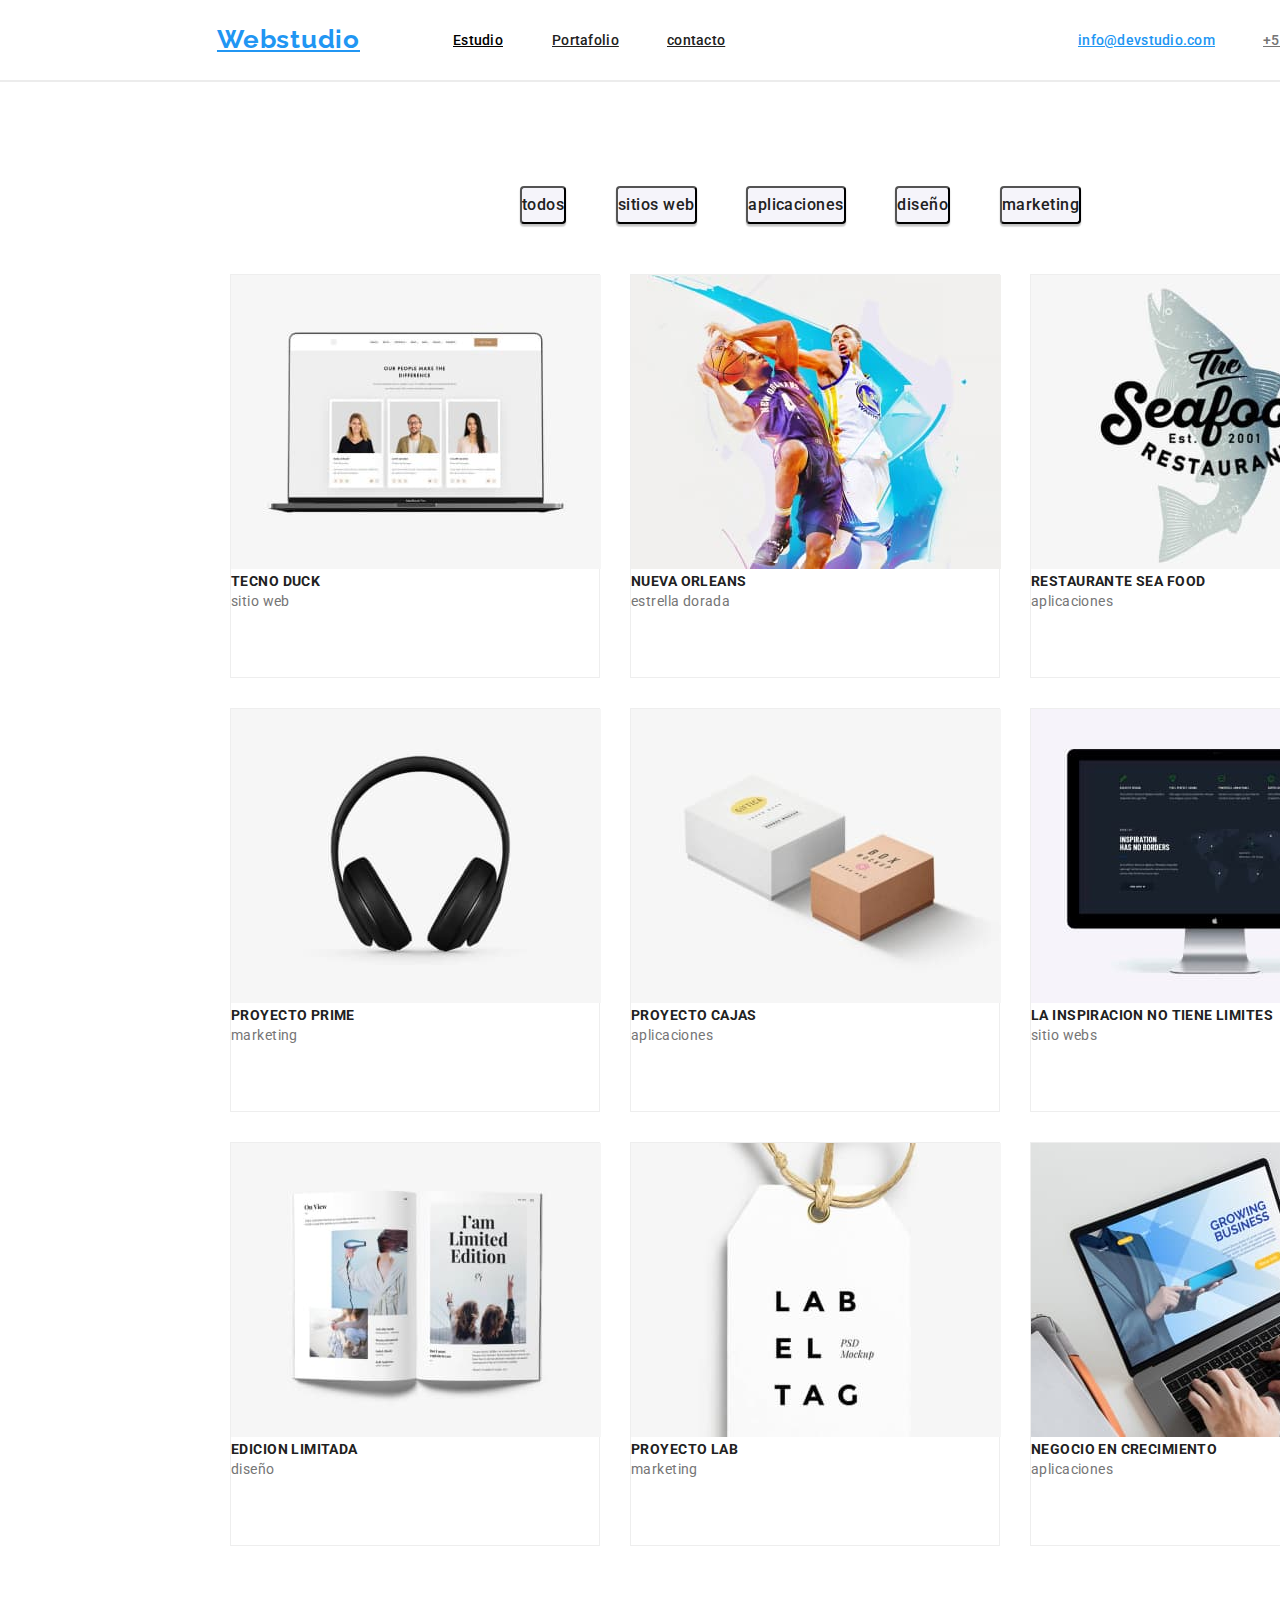
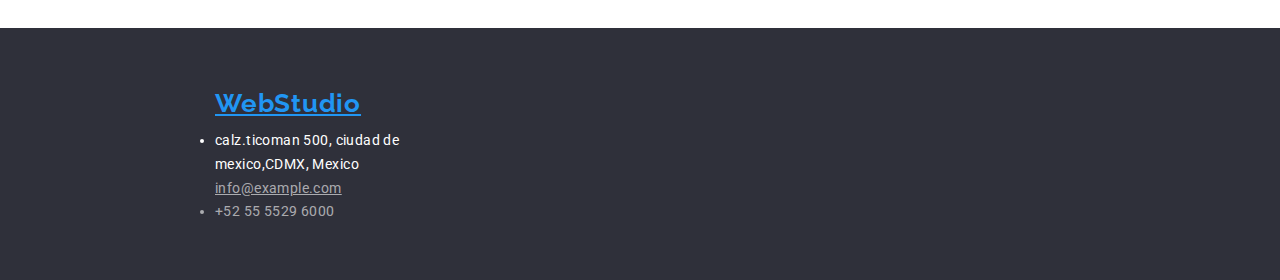
==== portafolio.html @ 0748b9c7 "commit 1" ====
<!DOCTYPE html>
<html lang="en">

<head>
    <meta charset="UTF-8">
    <meta http-equiv="X-UA-Compatible" content="IE=edge">
    <meta name="viewport" content="width=device-width, initial-scale=1.0">
    <title>WebStudio</title>
    <link rel="stylesheet" href="./css/style.css"> 
</head>

<body>
    <header class="page header">
        <nav class="nav1">
            <a class="logo" href="index.html">Webstudio</a>
            <ul>
                <li><a class="link1" href="index.html">Estudio</a></li>
                <li><a class="link2" href="#">Portafolio</a></li>
                <li><a class="link3" href="#">contacto</a></li>
            </ul>
        </nav>
 
    <ul>
        <li><a href="#" class="adress1">info@devstudio.com</a></li>
        <li><a href="#" class="number1">+52 55 5529 6000</a></li>
    </ul>
    </header>
        <main>
            <hr>
            <div class="section4">
                <ul class="list2">
                    <li><button type="button" class="button-2">todos</button></li>
                    <li><button type="button" class="button-2">sitios web</button></li>
                    <li><button type="button" class="button-2">aplicaciones</button></li>
                    <li><button type="button" class="button-2">diseño</button></li>
                    <li><button type="button" class="button-2">marketing</button></li>
                </ul>
                
            </div>

                <div class="section5">
                    <ul class="listcards">
                        <li class="card5">
                            <img src="./images/imagen8.jpg" alt="photo8" width="370">
                            <h3>tecno duck</h3>
                            <p> sitio web</p>
                        </li>
                        <li class="card5">
                            <img src="./images/imagen9.jpg" alt="photo9" width="370">
                            <h3>nueva orleans</h3>
                            <p> estrella dorada</p>
                        </li>
                        <li class="card5">
                            <img src="./images/imagen10.jpg" alt="photo10" width="370">
                            <h3>restaurante sea food</h3>
                            <p> aplicaciones</p>
                        </li>
                        <li class="card5">
                            <img src="./images/imagen11.jpg" alt="photo11" width="370">
                            <h3>proyecto prime</h3>
                            <p> marketing</p>
                        </li>
                        <li class="card5">
                            <img src="./images/imagen12.jpg" alt="photo12" width="370">
                            <h3>proyecto cajas</h3>
                            <p> aplicaciones</p>
                        </li>
                        <li class="card5">
                            <img src="./images/imagen13.jpg" alt="photo13" width="370">
                            <h3>la inspiracion no tiene limites</h3>
                            <p> sitio webs</p>
                        </li>
                        <li class="card5">
                            <img src="./images/imagen14.jpg" alt="photo14" width="370">
                            <h3>edicion limitada</h3>
                            <p>diseño</p>
                        </li>
                        <li class="card5">
                            <img src="./images/imagen15.jpg" alt="photo15" width="370">
                            <h3>proyecto lab</h3>
                            <p> marketing</p>
                        </li>
                        <li class="card5">
                            <img src="./images/imagen16.jpg" alt="photo16" width="370">
                            <h3>negocio en crecimiento</h3>
                            <p> aplicaciones</p>
                        </li>

                    </ul>

                </div>
        </main>
        <footer>
            <div class="footer2">
                <address>
                    <ul>
                        <li> <a class="contact" href="./index.html">WebStudio</a></li>
                        <li class="adress4">calz.ticoman 500, ciudad de mexico,CDMX, Mexico</li>
                        <li><a class="adress2" href="/info@example.com">info@example.com</a></li>
                        <li class="number2">+52 55 5529 6000</li>
                    </ul>
                </address>
            </div>
        </footer>
</body>

</html>
---- css/style.css ----
@import url('https://fonts.googleapis.com/css2?family=Raleway:wght@700&display=swap');
@import url('https://fonts.googleapis.com/css2?family=Roboto:ital,wght@1,400;1,500;1,700;1,900&display=swap');



* {
    margin: 0;
    padding: 0;
    box-sizing: border-box;
}

body {
    font-family: 'roboto', sans-serif;
    color: #2F303A;
}

.logo {
    /* Estudio Web */


    position: absolute;
    width: 145px;
    height: 31px;
    left: 215px;
    top: 24px;

    font-family: 'Raleway';
    font-style: normal;
    font-weight: 700;
    font-size: 26px;
    line-height: 31px;
    /* identical to box height */

    text-align: right;
    letter-spacing: 0.03em;

    color: #2196F3;
}

.nav1 {
    /* línea superior bg */


    position: absolute;
    width: 1600px;
    height: 80px;
    left: 0px;
    top: 0px;

    background: #FFFFFF;
}

.link1 {
    /* Estudio */


    position: absolute;
    width: 49px;
    height: 16px;
    left: 453px;
    top: 32px;

    font-family: 'Roboto';
    font-style: normal;
    font-weight: 500;
    font-size: 14px;
    line-height: 16px;
    letter-spacing: 0.02em;

    color: black
}

.link2 {
    /* Portafolio */


    position: absolute;
    width: 65px;
    height: 16px;
    left: 552px;
    top: 32px;

    font-family: 'Roboto';
    font-style: normal;
    font-weight: 500;
    font-size: 14px;
    line-height: 16px;
    letter-spacing: 0.02em;

    color: #212121;
}

.link3 {
    /* Сontactos */


    position: absolute;
    width: 67px;
    height: 16px;
    left: 667px;
    top: 32px;

    font-family: 'Roboto';
    font-style: normal;
    font-weight: 500;
    font-size: 14px;
    line-height: 16px;
    letter-spacing: 0.02em;

    color: #212121;
}

.adress1 {
    /* info@devstudio.com */


    position: absolute;
    width: 135px;
    height: 16px;
    left: 1078px;
    top: 32px;

    font-family: 'Roboto';
    font-style: normal;
    font-weight: 500;
    font-size: 14px;
    line-height: 16px;
    letter-spacing: 0.02em;

    color: #2196F3;
}

.number1 {
    position: absolute;
    width: 118px;
    height: 16px;
    left: 1263px;
    top: 32px;

    font-family: 'Roboto';
    font-style: normal;
    font-weight: 500;
    font-size: 14px;
    line-height: 16px;
    letter-spacing: 0.02em;

    color: #757575;
}

h1 {
    /* SOLUCIONES EFICACES PARA SU NEGOCIO */


    position: absolute;
    width: 696px;
    height: 120px;
    left: 448px;
    top: 280px;

    font-family: 'Roboto';
    font-style: normal;
    font-weight: 900;
    font-size: 44px;
    line-height: 60px;
    /* or 136% */

    text-align: center;
    letter-spacing: 0.06em;
    text-transform: uppercase;

    color: #FFFFFF;
}

.background1 {
    /* Bg */


    position: absolute;
    width: 1600px;
    height: 600px;
    left: -4px;
    top: 80px;

    background: #2F303A;
}

.position1 {
    /* Botón (Activable) */


    position: absolute;
    visibility: hidden;
    width: 200px;
    height: 50px;
    left: 696px;
    top: 430px;
}



.button-primary {
    /* Solicite nuestro servicio */


    display: flex;
    flex-direction: row;
    justify-content: center;
    align-items: center;
    padding: 10px 32px;
    gap: 10px;

    position: absolute;
    width: 261px;
    height: 50px;
    left: 666px;
    top: 430px;
    font-family: 'Roboto';
    font-style: normal;
    font-weight: 700;
    color: #F5F4FA;


    background: #2196F3;
    box-shadow: 0px 4px 4px rgba(0, 0, 0, 0.15);
    border-radius: 4px;
}

h3 {
    font-family: 'Roboto';
    font-style: normal;
    font-weight: 700;
    font-size: 14px;
    line-height: 16px;
    letter-spacing: 0.03em;
    text-transform: uppercase;

    color: #212121;
}

p {
    font-family: 'Roboto';
    font-style: normal;
    font-weight: 400;
    font-size: 14px;
    line-height: 24px;
    /* or 171% */

    letter-spacing: 0.03em;

    color: #757575;
}



.feature1 {
    /* Feature 1 */


    position: absolute;
    width: 270px;
    height: 101px;
    left: 215px;
    top: 775px;
    list-style: none;
}

.feature2 {
    /* Feature 2 */


    position: absolute;
    width: 270px;
    height: 101px;
    left: 515px;
    top: 775px;
    list-style: none;
}

.feature3 {
    position: absolute;
    width: 270px;
    height: 101px;
    left: 815px;
    top: 775px;
    list-style: none;
}

.feature4 {
    position: absolute;
    width: 270px;
    height: 101px;
    left: 1115px;
    top: 775px;
    list-style: none;
}



.description {
    text-align: left;
}

.container {
    position: absolute;
    width: 1200px;
    height: 425px;
    left: 215px;
    top: 991px;
}

.section2 {
    display: flex;
    justify-content: center;
    list-style: none;

}

.subtitle2 {
    display: flex;
    justify-content: center;
    width: 371.15px;
    height: 46.24px;
    left: 619.43px;
    top: 991px;

    font-family: 'Roboto';
    font-style: normal;
    font-weight: 700;
    font-size: 36px;
    line-height: 42px;
    text-align: center;
    letter-spacing: 0.03em;
}

.photo1 {
    position: absolute;
    width: 373.16px;
    height: 323.7px;
    left: 20px;
    top: 100px;
    list-style: none;
}

.photo2 {
    position: absolute;
    width: 373.16px;
    height: 323.7px;
    left: 420px;
    top: 100px;
    list-style: none;
}

.photo3 {
    position: absolute;
    width: 373.16px;
    height: 323.7px;
    left: 820px;
    top: 100px;
    list-style: none;
}

.section3 {
    /* Sección bg */


    position: absolute;
    width: 1600px;
    height: 648px;
    left: 0px;
    top: 1510px;

    background: #F5F4FA;
}

.subtitle3 {
    /* Nuestro Equipo */


    position: absolute;
    width: 263px;
    height: 42px;
    left: 669px;
    top: 94px;

    font-family: 'Roboto';
    font-style: normal;
    font-weight: 700;
    font-size: 36px;
    line-height: 42px;
    text-align: center;
    letter-spacing: 0.03em;

    color: #212121;
}

.card1 {
    /* tarjeta bg */


    position: absolute;
    width: 270px;
    height: 368px;
    left: 208px;
    top: 186px;

    background: #FFFFFF;
    /* material shadow v1 */

    box-shadow: 0px 1px 3px rgba(0, 0, 0, 0.12), 0px 1px 1px rgba(0, 0, 0, 0.14), 0px 2px 1px rgba(0, 0, 0, 0.2);
    border-radius: 0px 0px 4px 4px;
}

.card2 {
    /* tarjeta bg */


    position: absolute;
    width: 270px;
    height: 368px;
    left: 515px;
    top: 186px;

    background: #FFFFFF;
    /* material shadow v1 */

    box-shadow: 0px 1px 3px rgba(0, 0, 0, 0.12), 0px 1px 1px rgba(0, 0, 0, 0.14), 0px 2px 1px rgba(0, 0, 0, 0.2);
    border-radius: 0px 0px 4px 4px;
}

.card3 {
    /* tarjeta bg */


    position: absolute;
    width: 270px;
    height: 368px;
    left: 822px;
    top: 186px;

    background: #FFFFFF;
    /* material shadow v1 */

    box-shadow: 0px 1px 3px rgba(0, 0, 0, 0.12), 0px 1px 1px rgba(0, 0, 0, 0.14), 0px 2px 1px rgba(0, 0, 0, 0.2);
    border-radius: 0px 0px 4px 4px;
}

.card4 {
    /* tarjeta bg */


    position: absolute;
    width: 270px;
    height: 368px;
    left: 1115px;
    top: 186px;

    background: #FFFFFF;
    /* material shadow v1 */

    box-shadow: 0px 1px 3px rgba(0, 0, 0, 0.12), 0px 1px 1px rgba(0, 0, 0, 0.14), 0px 2px 1px rgba(0, 0, 0, 0.2);
    border-radius: 0px 0px 4px 4px;
}

.footer1 {
    /* Pie de página bg */


    position: absolute;
    width: 1600px;
    height: 252px;
    left: 0px;
    top: 2158px;

    background: #2F303A;
}

.contact {
    /* Estudio Web */


    position: absolute;
    width: 145px;
    height: 31px;
    left: 215px;
    top: 60px;

    font-family: 'Raleway';
    font-style: normal;
    font-weight: 700;
    font-size: 26px;
    line-height: 31px;
    /* identical to box height */

    letter-spacing: 0.03em;

    color: #2196F3;
}

.adress2 {
    /* info@example.com */


    position: absolute;
    width: 231px;
    height: 21px;
    left: 215px;
    top: 148px;

    font-family: 'Roboto';
    font-style: normal;
    font-weight: 400;
    font-size: 14px;
    line-height: 24px;
    /* or 171% */

    letter-spacing: 0.03em;

    color: rgba(255, 255, 255, 0.6);
}

.adress4 {
    position: absolute;
    width: 231px;
    height: 21px;
    left: 215px;
    top: 100px;

    font-family: 'Roboto';
    font-style: normal;
    font-weight: 400;
    font-size: 14px;
    line-height: 24px;
    /* or 171% */

    letter-spacing: 0.03em;

    color: #FFFFFF;
}

.number2 {
    position: absolute;
    width: 231px;
    height: 21px;
    left: 215px;
    top: 171px;

    font-family: 'Roboto';
    font-style: normal;
    font-weight: 400;
    font-size: 14px;
    line-height: 24px;
    /* or 171% */

    letter-spacing: 0.03em;

    color: rgba(255, 255, 255, 0.6);
}

.section4 {
position: absolute;
    width: 611px;
    height: 54px;
    left: 495px;
    top: 186px;
}
.list2 {
    /* filtros */
   display: flex;
   justify-content: space-around;
   flex-direction: row; 
    align-items: baseline;
    list-style: none;
}

.button-2 {
            width: auto;
            height: 38px;
            background-color: #F5F4FA;
        /* shadow-middle */
    
            box-shadow: 0px 3px 1px rgba(0, 0, 0, 0.1), 0px 1px 2px rgba(0, 0, 0, 0.08), 0px 2px 2px rgba(0, 0, 0, 0.12);
            border-radius: 4px;
            font-family: 'Roboto';
            font-style: normal;
            font-weight: 500;
            font-size: 16px;
            line-height: 26px;
            /* identical to box height, or 162% */
        
            text-align: center;
            letter-spacing: 0.03em;
        
            color: #212121;
}


.section5 {
        position: absolute;
        width: 1200px;
        height: 1360px;
        left: 215px;
        top: 274px;
}

.section5 .listcards {

    display: flex;
    list-style: none;
    justify-content: space-around;
    flex-wrap: wrap;

}

.card5 {
    /* contenedor bg */
    
    
        box-sizing: border-box;
        width: 370px;
        height: 404px;
        margin-bottom: 30px;
        padding-bottom: 30px;
       
    
        background: #FFFFFF;
        border: 1px solid #EEEEEE;
}

hr {
    position: absolute;
        width: 1600px;
        height: 0px;
        left: 0px;
        top: 80px;
    
        border: 1px solid #ECECEC;
}

.footer2 {
        position: absolute;
        width: 1600px;
        height: 252px;
        left: 0px;
        top: 1628px;
    
        background: #2F303A;
    }
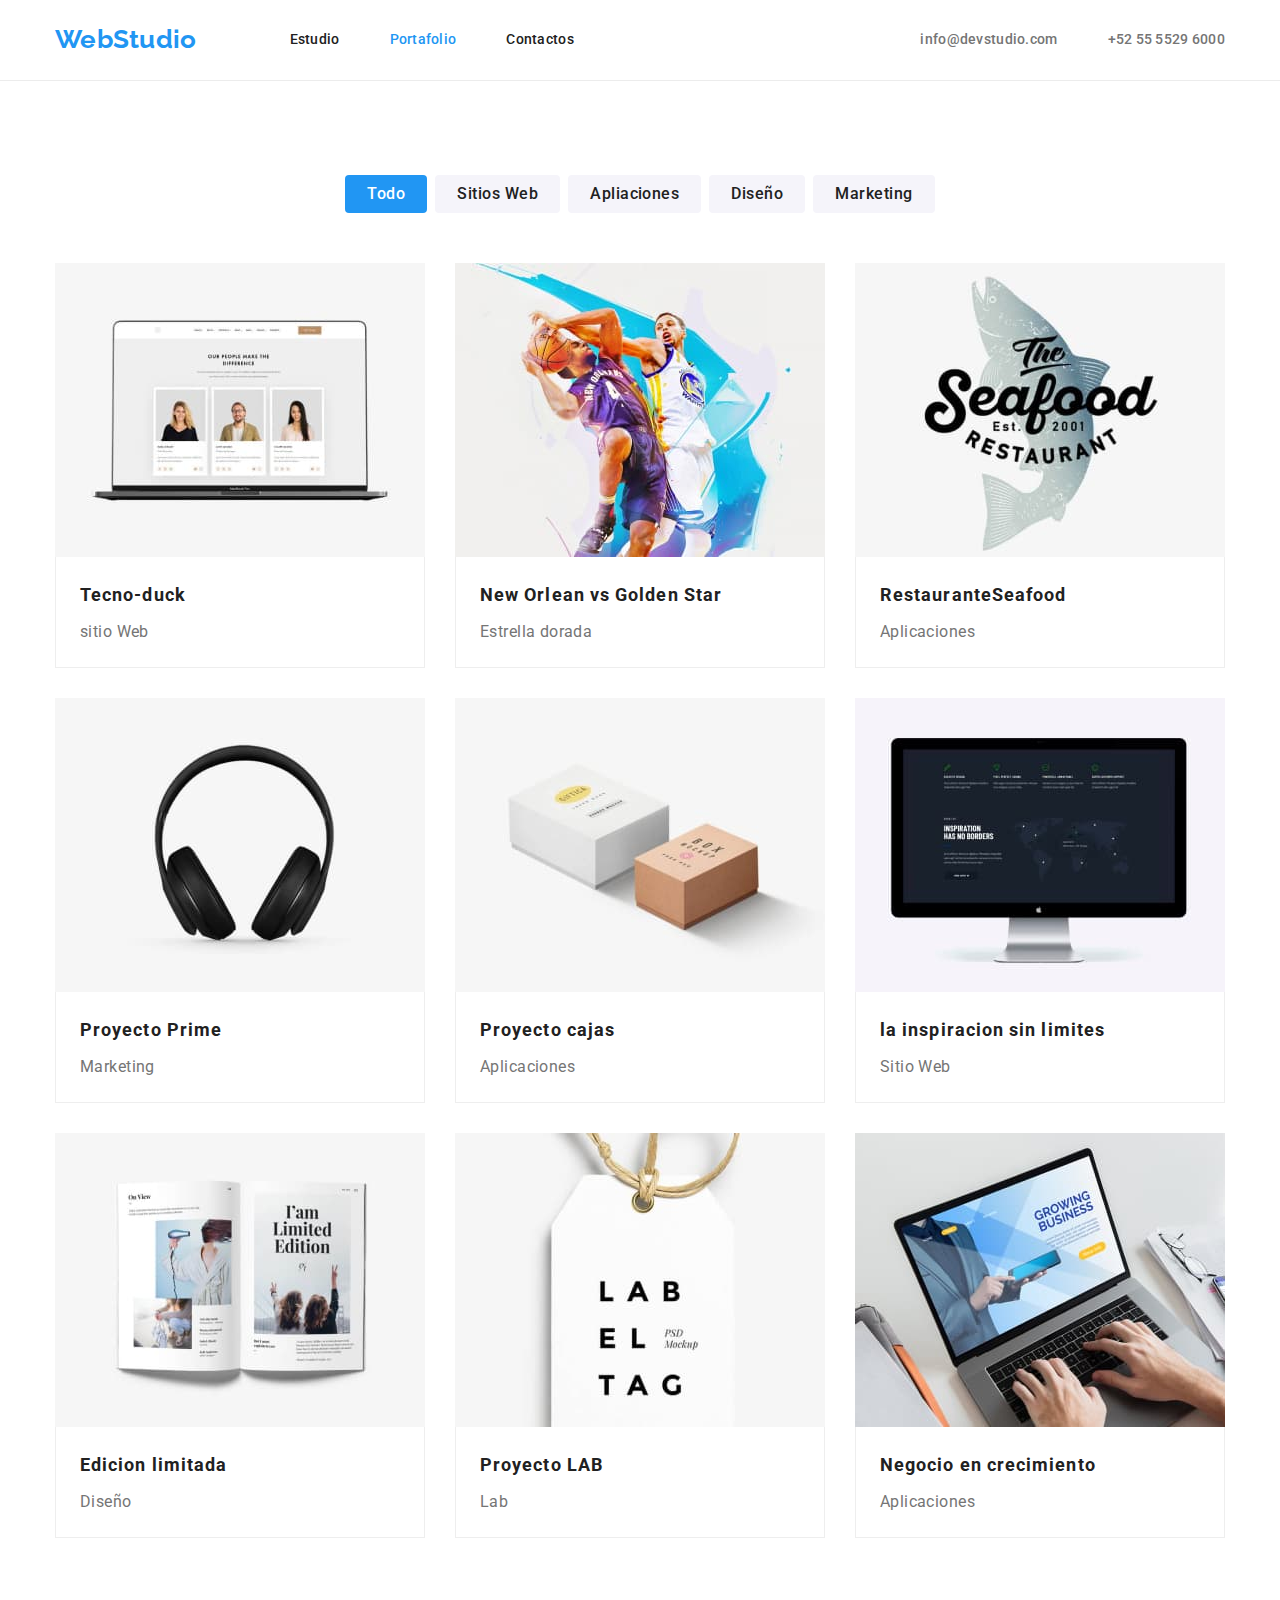
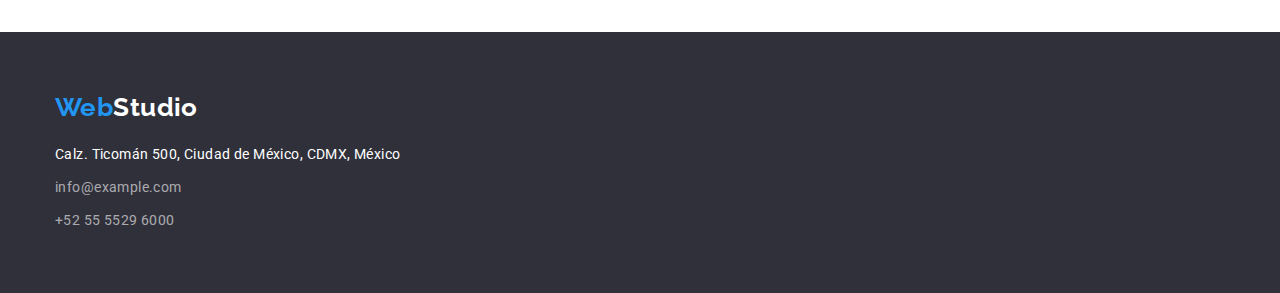
==== commit f0d746eb: "commit 5" ====
--- a/portafolio.html
+++ b/portafolio.html
@@ -2,106 +2,183 @@
 <html lang="en">
 
 <head>
-    <meta charset="UTF-8">
-    <meta http-equiv="X-UA-Compatible" content="IE=edge">
-    <meta name="viewport" content="width=device-width, initial-scale=1.0">
-    <title>WebStudio</title>
-    <link rel="stylesheet" href="./css/style.css"> 
+    <meta charset="UTF-8" />
+    <meta http-equiv="X-UA-Compatible" content="IE=edge" />
+    <meta name="viewport" content="width=device-width, initial-scale=1.0" />
+    <title>Portafolio</title>
+    <link rel="preconnect" href="https://fonts.googleapis.com" />
+    <link rel="preconnect" href="https://fonts.gstatic.com" crossorigin />
+    <link
+        href="https://fonts.googleapis.com/css2?family=Raleway:wght@700&family=Roboto:wght@400;500;700;900&display=swap"
+        rel="stylesheet" />
+    <link rel="stylesheet"
+        href="https://cdnjs.cloudflare.com/ajax/libs/modern-normalize/1.1.0/modern-normalize.min.css" />
+    <link rel="stylesheet" href="./css/style.css" />
 </head>
 
 <body>
-    <header class="page header">
-        <nav class="nav1">
-            <a class="logo" href="index.html">Webstudio</a>
-            <ul>
-                <li><a class="link1" href="index.html">Estudio</a></li>
-                <li><a class="link2" href="#">Portafolio</a></li>
-                <li><a class="link3" href="#">contacto</a></li>
+    <header class="header">
+        <div class="header-container container">
+            <nav class="header-nav">
+                <a class="header-logo link" href="./index.html" lang="en">
+                    <span class="accent">Web</span>Studio
+                </a>
+                <ul class="header-nav-list list">
+                    <li class="header-nav-item">
+                        <a class="link" href="./index.html">Estudio</a>
+                    </li>
+                    <li class="header-nav-item">
+                        <a class="link current" href="./portfolio.html">Portafolio</a>
+                    </li>
+                    <li class="header-nav-item">
+                        <a class="link" href="">Contactos</a>
+                    </li>
+                </ul>
+            </nav>
+            <ul class="contact list">
+                <li class="contact-item">
+                    <a class="contact-link link" href="mailto:info@devstudio.com">
+                     info@devstudio.com</a>
+                </li>
+                <li class="contact-item">
+                    <a class="contact-link link" href="tel:+55 5555 6000">
+                     +52 55 5529 6000</a>
+                </li>
             </ul>
-        </nav>
- 
-    <ul>
-        <li><a href="#" class="adress1">info@devstudio.com</a></li>
-        <li><a href="#" class="number1">+52 55 5529 6000</a></li>
-    </ul>
+        </div>
     </header>
-        <main>
-            <hr>
-            <div class="section4">
-                <ul class="list2">
-                    <li><button type="button" class="button-2">todos</button></li>
-                    <li><button type="button" class="button-2">sitios web</button></li>
-                    <li><button type="button" class="button-2">aplicaciones</button></li>
-                    <li><button type="button" class="button-2">diseño</button></li>
-                    <li><button type="button" class="button-2">marketing</button></li>
+    <main>
+        <!-- Portafolio -->
+        <section class="portfolio section">
+            <div class="container">
+                <h1 class="visually-hidden">Portfolio</h1>
+                <ul class="portfolio-filter list">
+                    <li class="portfolio-filter-item">
+                        <button class="portfolio-filter-btn current" type="button">Todo</button>
+                    </li>
+                    <li class="portfolio-filter-item">
+                        <button class="portfolio-filter-btn" type="button">Sitios Web</button>
+                    </li>
+                    <li class="portfolio-filter-item">
+                        <button class="portfolio-filter-btn" type="button">Apliaciones</button>
+                    </li>
+                    <li class="portfolio-filter-item">
+                        <button class="portfolio-filter-btn" type="button">Diseño</button>
+                    </li>
+                    <li class="portfolio-filter-item">
+                        <button class="portfolio-filter-btn" type="button">Marketing</button>
+                    </li>
                 </ul>
-                
+                <!-- Examples -->
+                <ul class="examples card-set list">
+                    <li class="examples-item card-set-item">
+                        <a class="examples-link link" href="">
+                            <img src="./images/imagen8.jpg" alt="" width="370" height="294" />
+                            <div class="examples-container">
+                                <h2 class="examples-title">Tecno-duck</h2>
+                                <p class="examples-text">sitio Web</p>
+                            </div>
+                        </a>
+                    </li>
+                    <li class="examples-item card-set-item">
+                        <a class="examples-link link" href="">
+                            <img src="./images/imagen9.jpg" alt="" width="370" height="294" />
+                            <div class="examples-container">
+                                <h2 class="examples-title">
+                                   <span lang="en">New Orlean vs Golden Star</span>
+                                </h2>
+                                <p class="examples-text">Estrella dorada</p>
+                            </div>
+                        </a>
+                    </li>
+                    <li class="examples-item card-set-item">
+                        <a class="examples-link link" href="">
+                            <img src="./images/imagen10.jpg" alt="" width="370" height="294" />
+                            <div class="examples-container">
+                                <h2 class="examples-title">Restaurante<span lang="en">Seafood</span></h2>
+                                <p class="examples-text">Aplicaciones</p>
+                            </div>
+                        </a>
+                    </li>
+                    <li class="examples-item card-set-item">
+                        <a class="examples-link link" href="">
+                            <img src="./images/imagen11.jpg" alt="" width="370" height="294" />
+                            <div class="examples-container">
+                                <h2 class="examples-title">Proyecto <span lang="en"></span>Prime</h2>
+                                <p class="examples-text">Marketing</p>
+                            </div>
+                        </a>
+                    </li>
+                    <li class="examples-item card-set-item">
+                        <a class="examples-link link" href="">
+                            <img src="./images/imagen12.jpg" alt="" width="370" height="294" />
+                            <div class="examples-container">
+                                <h2 class="examples-title">Proyecto <span lang="en">cajas</span></h2>
+                                <p class="examples-text">Aplicaciones</p>
+                            </div>
+                        </a>
+                    </li>
+                    <li class="examples-item card-set-item">
+                        <a class="examples-link link" href="">
+                            <img src="./images/imagen13.jpg" alt="" width="370" height="294" />
+                            <div class="examples-container">
+                                <h2 class="examples-title"><span lang="en">la inspiracion sin limites</span></h2>
+                                <p class="examples-text">Sitio Web</p>
+                            </div>
+                        </a>
+                    </li>
+                    <li class="examples-item card-set-item">
+                        <a class="examples-link link" href="">
+                            <img src="./images/imagen14.jpg" alt="" width="370" height="294" />
+                            <div class="examples-container">
+                                <h2 class="examples-title"> <span lang="en">Edicion limitada</span></h2>
+                                <p class="examples-text">Diseño</p>
+                            </div>
+                        </a>
+                    </li>
+                    <li class="examples-item card-set-item">
+                        <a class="examples-link link" href="">
+                            <img src="./images/imagen15.jpg" alt="" width="370" height="294" />
+                            <div class="examples-container">
+                                <h2 class="examples-title">Proyecto <span lang="en">LAB</span></h2>
+                                <p class="examples-text">Lab</p>
+                            </div>
+                        </a>
+                    </li>
+                    <li class="examples-item card-set-item">
+                        <a class="examples-link link" href="">
+                            <img src="images/imagen16.jpg" alt="" width="370" height="294" />
+                            <div class="examples-container">
+                                <h2 class="examples-title"><span lang="en">Negocio en crecimiento</span></h2>
+                                <p class="examples-text">Aplicaciones</p>
+                            </div>
+                        </a>
+                    </li>
+                </ul>
             </div>
-
-                <div class="section5">
-                    <ul class="listcards">
-                        <li class="card5">
-                            <img src="./images/imagen8.jpg" alt="photo8" width="370">
-                            <h3>tecno duck</h3>
-                            <p> sitio web</p>
+        </section>
+    </main>
+    <footer class="footer-section">
+        <div class="footer container">
+            <div class="footer-contact-container">
+                <a class="footer-logo link" href="./index.html" lang="en"><span class="accent">Web</span>Studio</a>
+                <address class="footer-contact">
+                    <ul class="footer-contact-list list">
+                        <li class="footer-contact-item">
+                            <a class="adress link" href="https://goo.gl/maps/uBSWTAJxnbtAAQ7v7" target="_blank"
+                                rel="noreferrer noopener nofollow">Calz. Ticomán 500, Ciudad de México, CDMX, México</a>
                         </li>
-                        <li class="card5">
-                            <img src="./images/imagen9.jpg" alt="photo9" width="370">
-                            <h3>nueva orleans</h3>
-                            <p> estrella dorada</p>
+                        <li class="footer-contact-item">
+                            <a class="footer-contact-link link" href="mailto:info@devstudio.com">info@example.com</a>
                         </li>
-                        <li class="card5">
-                            <img src="./images/imagen10.jpg" alt="photo10" width="370">
-                            <h3>restaurante sea food</h3>
-                            <p> aplicaciones</p>
+                        <li class="footer-contact-item">
+                            <a class="footer-contact-link link" href="tel:+380961111111">+52 55 5529 6000</a>
                         </li>
-                        <li class="card5">
-                            <img src="./images/imagen11.jpg" alt="photo11" width="370">
-                            <h3>proyecto prime</h3>
-                            <p> marketing</p>
-                        </li>
-                        <li class="card5">
-                            <img src="./images/imagen12.jpg" alt="photo12" width="370">
-                            <h3>proyecto cajas</h3>
-                            <p> aplicaciones</p>
-                        </li>
-                        <li class="card5">
-                            <img src="./images/imagen13.jpg" alt="photo13" width="370">
-                            <h3>la inspiracion no tiene limites</h3>
-                            <p> sitio webs</p>
-                        </li>
-                        <li class="card5">
-                            <img src="./images/imagen14.jpg" alt="photo14" width="370">
-                            <h3>edicion limitada</h3>
-                            <p>diseño</p>
-                        </li>
-                        <li class="card5">
-                            <img src="./images/imagen15.jpg" alt="photo15" width="370">
-                            <h3>proyecto lab</h3>
-                            <p> marketing</p>
-                        </li>
-                        <li class="card5">
-                            <img src="./images/imagen16.jpg" alt="photo16" width="370">
-                            <h3>negocio en crecimiento</h3>
-                            <p> aplicaciones</p>
-                        </li>
-
-                    </ul>
-
-                </div>
-        </main>
-        <footer>
-            <div class="footer2">
-                <address>
-                    <ul>
-                        <li> <a class="contact" href="./index.html">WebStudio</a></li>
-                        <li class="adress4">calz.ticoman 500, ciudad de mexico,CDMX, Mexico</li>
-                        <li><a class="adress2" href="/info@example.com">info@example.com</a></li>
-                        <li class="number2">+52 55 5529 6000</li>
                     </ul>
                 </address>
             </div>
-        </footer>
+        </div>
+    </footer>
 </body>
 
 </html>--- a/css/style.css
+++ b/css/style.css
@@ -1,647 +1,569 @@
-@import url('https://fonts.googleapis.com/css2?family=Raleway:wght@700&display=swap');
-@import url('https://fonts.googleapis.com/css2?family=Roboto:ital,wght@1,400;1,500;1,700;1,900&display=swap');
-
-
-
-* {
+:root {
+    --primary-text-color: #757575;
+    --primary-logo-color: #000000;
+    --primary-white-color: #ffffff;
+    --title-text-color: #212121;
+    --accent-color: #2196f3;
+    --background-color-footer: #2f303a;
+    --background-color-secondary: #f5f4fa;
+    --background-color-hero: rgba(47, 48, 58, 0.4);
+    --color-text-footer: rgba(255, 255, 255, 0.6);
+    --background-footer-social-color: rgba(255, 255, 255, 0.1);
+    --btn-hover-color: #188ce8;
+    --border-bottom-header-color: #ececec;
+    --border-portf-color: #eeeeee;
+    --icon-main-color: #afb1b8;
+    --items: 3;
+    --indent: 30px;
+}
+
+h1,
+h2,
+h3,
+p,
+ul {
     margin: 0;
     padding: 0;
-    box-sizing: border-box;
+}
+
+img {
+    display: block;
+    max-width: 100%;
+    height: auto;
 }
 
 body {
-    font-family: 'roboto', sans-serif;
-    color: #2F303A;
-}
-
-.logo {
-    /* Estudio Web */
-
-
+    color: var(--primary-text-color);
+    background-color: var(--primary-white-color);
+    font-family: 'Roboto', sans-serif;
+    font-size: 14px;
+    letter-spacing: 0.03em;
+}
+
+.list {
+    padding: 0;
+    margin: 0;
+    list-style: none;
+}
+
+.link {
+    text-decoration: none;
+}
+
+.container {
+    width: 1200px;
+    margin-left: auto;
+    margin-right: auto;
+    padding-left: 15px;
+    padding-right: 15px;
+
+    /* outline: 2px solid tomato; */
+}
+
+.visually-hidden {
     position: absolute;
-    width: 145px;
-    height: 31px;
-    left: 215px;
-    top: 24px;
-
-    font-family: 'Raleway';
-    font-style: normal;
+    width: 1px;
+    height: 1px;
+    margin: -1px;
+    border: 0;
+    padding: 0;
+    white-space: nowrap;
+    clip-path: inset(100%);
+    clip: rect(0 0 0 0);
+    overflow: hidden;
+}
+
+.section {
+    padding-top: 94px;
+    padding-bottom: 94px;
+}
+
+
+.card-set {
+    display: flex;
+    flex-wrap: wrap;
+    margin: calc(-1 * var(--indent) / 2);
+}
+
+.card-set-item {
+    flex-basis: calc((100% - var(--indent) * var(--items)) / var(--items));
+    margin: calc(var(--indent) / 2);
+}
+
+
+.header {
+    display: flex;
+    align-items: center;
+    padding-top: 24px;
+    padding-bottom: 25px;
+    border-bottom: 1px solid var(--border-bottom-header-color);
+}
+
+.header-container {
+    display: flex;
+    align-items: center;
+}
+
+.header-nav {
+    display: flex;
+    font-weight: 500;
+    letter-spacing: 0.02em;
+}
+
+.header-logo {
+    margin-right: 93px;
+    font-family: 'Raleway', sans-serif;
     font-weight: 700;
     font-size: 26px;
-    line-height: 31px;
-    /* identical to box height */
-
-    text-align: right;
-    letter-spacing: 0.03em;
-
+    line-height: 1.19;
     color: #2196F3;
 }
 
-.nav1 {
-    /* línea superior bg */
-
-
-    position: absolute;
-    width: 1600px;
-    height: 80px;
-    left: 0px;
-    top: 0px;
-
-    background: #FFFFFF;
-}
-
-.link1 {
-    /* Estudio */
-
-
-    position: absolute;
-    width: 49px;
-    height: 16px;
-    left: 453px;
-    top: 32px;
-
-    font-family: 'Roboto';
-    font-style: normal;
+.header-logo .accent {
+    color: #2196F3;
+}
+
+.header-nav-list {
+    display: flex;
+    align-items: center;
+}
+
+.header-nav-list .link {
+    color: var(--title-text-color);
+}
+
+.header-nav-list .link:hover,
+.header-nav-list .link:focus {
+    color: var(--accent-color);
+}
+
+.header-nav-list .link.current {
+    color: var(--accent-color);
+}
+
+.header-nav-item:not(:last-child) {
+    margin-right: 50px;
+}
+
+.contact {
+    display: flex;
+    margin-left: auto;
+}
+
+.contact-item:not(:last-child) {
+    margin-right: 50px;
+}
+
+.contact-link {
+    display: flex;
+    align-items: center;
     font-weight: 500;
-    font-size: 14px;
-    line-height: 16px;
     letter-spacing: 0.02em;
-
-    color: black
-}
-
-.link2 {
-    /* Portafolio */
-
-
-    position: absolute;
-    width: 65px;
-    height: 16px;
-    left: 552px;
-    top: 32px;
-
-    font-family: 'Roboto';
-    font-style: normal;
-    font-weight: 500;
-    font-size: 14px;
-    line-height: 16px;
-    letter-spacing: 0.02em;
-
-    color: #212121;
-}
-
-.link3 {
-    /* Сontactos */
-
-
-    position: absolute;
-    width: 67px;
-    height: 16px;
-    left: 667px;
-    top: 32px;
-
-    font-family: 'Roboto';
-    font-style: normal;
-    font-weight: 500;
-    font-size: 14px;
-    line-height: 16px;
-    letter-spacing: 0.02em;
-
-    color: #212121;
-}
-
-.adress1 {
-    /* info@devstudio.com */
-
-
-    position: absolute;
-    width: 135px;
-    height: 16px;
-    left: 1078px;
-    top: 32px;
-
-    font-family: 'Roboto';
-    font-style: normal;
-    font-weight: 500;
-    font-size: 14px;
-    line-height: 16px;
-    letter-spacing: 0.02em;
-
-    color: #2196F3;
-}
-
-.number1 {
-    position: absolute;
-    width: 118px;
-    height: 16px;
-    left: 1263px;
-    top: 32px;
-
-    font-family: 'Roboto';
-    font-style: normal;
-    font-weight: 500;
-    font-size: 14px;
-    line-height: 16px;
-    letter-spacing: 0.02em;
-
-    color: #757575;
-}
-
-h1 {
-    /* SOLUCIONES EFICACES PARA SU NEGOCIO */
-
-
-    position: absolute;
+    color: var(--primary-text-color);
+}
+
+.contact-link:hover,
+.contact-link:focus {
+    color: var(--accent-color);
+}
+
+.contact-icon {
+    fill: currentColor;
+    margin-right: 10px;
+}
+
+/* HERO */
+.hero {
+    max-width: 1600px;
+    height: 600px;
+    margin-left: auto;
+    margin-right: auto;
+    padding: 200px 0;
+    text-align: center;
+    background-color: var(--background-color-footer);
+    color: var(--primary-white-color);
+    background-image: linear-gradient(rgba(47, 48, 58, 0.4), rgba(47, 48, 58, 0.4)),
+        url(/images/imagen17.jpg);
+    background-size: cover;
+    background-repeat: no-repeat;
+    background-position: center;
+}
+
+.hero-title {
+    margin: 0 auto;
+    margin-bottom: 30px;
     width: 696px;
-    height: 120px;
-    left: 448px;
-    top: 280px;
-
-    font-family: 'Roboto';
-    font-style: normal;
     font-weight: 900;
     font-size: 44px;
-    line-height: 60px;
-    /* or 136% */
-
+    line-height: 1.36;
+    letter-spacing: 0.06em;
+    text-transform: uppercase;
+}
+
+.hero-button {
+    display: inline-block;
+    margin: 0 auto;
+    padding: 10px 32px;
+    align-items: center;
+    font-family: 'Roboto';
+    font-weight: 700;
+    font-size: 16px;
+    line-height: 1.88;
     text-align: center;
     letter-spacing: 0.06em;
+    color: var(--primary-white-color);
+    background-color: var(--accent-color);
+    box-shadow: 0px 4px 4px rgba(0, 0, 0, 0.15);
+    border: none;
+    border-radius: 4px;
+    cursor: pointer;
+}
+
+.hero-button:hover,
+.hero-button:focus {
+    background-color: var(--btn-hover-color);
+}
+
+/* FEATURES */
+.features.section {
+    padding-bottom: 0;
+}
+
+.features-list {
+    --items: 4;
+}
+
+.features-list-item {
+    display: block;
+    flex-basis: 270px;
+}
+
+.features-list-container {
+    height: 120px;
+    margin-bottom: 30px;
+    padding: 25px 100px;
+    background-color: var(--background-color-secondary);
+    border-radius: 4px;
+}
+
+.features-list-title {
+    margin-bottom: 10px;
+    font-weight: 700;
+    font-size: 14px;
+    line-height: 1.14;
     text-transform: uppercase;
-
-    color: #FFFFFF;
-}
-
-.background1 {
-    /* Bg */
-
-
-    position: absolute;
-    width: 1600px;
-    height: 600px;
-    left: -4px;
-    top: 80px;
-
-    background: #2F303A;
-}
-
-.position1 {
-    /* Botón (Activable) */
-
-
-    position: absolute;
-    visibility: hidden;
-    width: 200px;
-    height: 50px;
-    left: 696px;
-    top: 430px;
-}
-
-
-
-.button-primary {
-    /* Solicite nuestro servicio */
-
-
-    display: flex;
-    flex-direction: row;
+    color: var(--title-text-color);
+}
+
+.features-list-text {
+    line-height: 1.71;
+}
+
+/* WORKS */
+.works-title {
+    margin-bottom: 50px;
+    font-weight: 700;
+    font-size: 36px;
+    line-height: 1.17;
+    text-align: center;
+    color: var(--title-text-color);
+}
+
+.works-list {
+    display: flex;
+}
+
+.works-list-item:not(:last-child) {
+    margin-right: 30px;
+}
+
+/* TEAM */
+.team {
+    background-color: var(--background-color-secondary);
+}
+
+.team-title {
+    margin-bottom: 50px;
+    font-weight: 700;
+    font-size: 36px;
+    line-height: 1.17;
+    text-align: center;
+    color: var(--title-text-color);
+}
+
+.team-list-item {
+    --items: 4;
+
+    background-color: var(--primary-white-color);
+    box-shadow: 0px 1px 3px rgba(0, 0, 0, 0.12), 0px 1px 1px rgba(0, 0, 0, 0.14),
+        0px 2px 1px rgba(0, 0, 0, 0.2);
+    border-radius: 0px 0px 4px 4px;
+}
+
+.team-list-title {
+    margin-bottom: 10px;
+    color: var(--title-text-color);
+    font-weight: 500;
+}
+
+.team-list-title,
+.team-list-text {
+    font-size: 16px;
+    line-height: 1.19;
+    text-align: center;
+}
+
+.team-list-text {
+    margin-bottom: 16px;
+}
+
+.team-list-block {
+    padding-top: 30px;
+    padding-bottom: 30px;
+}
+
+
+.social-container {
+    margin-top: 16px;
+}
+
+.social-list {
+    display: flex;
+    align-items: center;
     justify-content: center;
-    align-items: center;
-    padding: 10px 32px;
-    gap: 10px;
-
-    position: absolute;
-    width: 261px;
-    height: 50px;
-    left: 666px;
-    top: 430px;
-    font-family: 'Roboto';
+}
+
+.social-item:not(:last-child) {
+    margin-right: 10px;
+}
+
+.social-link {
+    display: flex;
+    justify-content: center;
+    align-items: center;
+    width: 44px;
+    height: 44px;
+    color: var(--icon-main-color);
+    border-radius: 50%;
+}
+
+.social-link:hover {
+    background-color: var(--accent-color);
+    color: var(--primary-white-color);
+}
+
+.social-icon {
+    fill: currentColor;
+}
+
+/* CLIENTS */
+
+.clients-title {
+    margin-bottom: 50px;
+    font-weight: 700;
+    font-size: 36px;
+    line-height: 1.17;
+    text-align: center;
+    color: var(--title-text-color);
+}
+
+.clients-item {
+    --items: 6;
+}
+
+.clients-link {
+    display: flex;
+    align-items: center;
+    justify-content: center;
+    height: 92px;
+    color: var(--icon-main-color);
+    border: 1px solid var(--icon-main-color);
+    border-radius: 4px;
+}
+
+.clients-link:hover {
+    border-color: var(--accent-color);
+    color: var(--accent-color);
+}
+
+.clients-icon {
+    fill: currentColor;
+}
+
+/* FOOTER */
+.footer-section {
+    padding: 60px 0;
+    background-color: var(--background-color-footer);
+}
+
+.footer {
+    display: flex;
+    align-items: baseline;
+}
+
+.footer-logo {
+    display: inline-block;
+    margin-bottom: 20px;
+    font-family: 'Raleway', sans-serif;
+    font-weight: 700;
+    font-size: 26px;
+    line-height: 1.19;
+    color: var(--primary-white-color);
+}
+
+.footer-logo .accent {
+    color: var(--accent-color);
+}
+
+.footer-contact-list {
+    display: inline-block;
+    padding-left: 0;
+}
+
+.footer-contact-item {
+    margin-bottom: 9px;
+}
+
+.footer-contact-item:last-child {
+    margin-bottom: 0;
+}
+
+.adress {
+    color: var(--primary-white-color);
+    line-height: 1.71;
     font-style: normal;
-    font-weight: 700;
-    color: #F5F4FA;
-
-
-    background: #2196F3;
-    box-shadow: 0px 4px 4px rgba(0, 0, 0, 0.15);
+}
+
+.adress:hover,
+.adress:focus {
+    color: var(--accent-color);
+}
+
+.footer-contact-link {
+    color: var(--color-text-footer);
+    line-height: 1.71;
+    font-style: normal;
+}
+
+.footer-contact-link:hover,
+.footer-contact-link:focus {
+    color: var(--accent-color);
+}
+
+.footer-social-title {
+    margin-bottom: 20px;
+    font-weight: 700;
+    line-height: 1.14;
+    text-transform: uppercase;
+    color: var(--primary-white-color);
+}
+
+.footer-contact-container {
+    margin-right: 70px;
+}
+
+.footer-social-list {
+    display: flex;
+    justify-content: center;
+}
+
+.footer-social-item {
+    background-color: var(--background-footer-social-color);
+    border-radius: 50%;
+}
+
+.footer-social-item:not(:last-child) {
+    margin-right: 10px;
+}
+
+.footer-social-link {
+    display: flex;
+    justify-content: center;
+    align-items: center;
+    width: 44px;
+    height: 44px;
+    color: var(--primary-white-color);
+}
+
+.footer-social-link:hover,
+.footer-social-link:focus {
+    background-color: var(--accent-color);
+    border-radius: 50%;
+}
+
+.footer-social-icon {
+    fill: currentColor;
+}
+
+/*---- Portfolio ----*/
+/* Buttons */
+.portfolio-filter {
+    display: flex;
+    justify-content: center;
+    margin-bottom: 50px;
+}
+
+.portfolio-filter-btn {
+    padding: 6px 22px;
+    font-family: inherit;
+    font-weight: 500;
+    font-size: 16px;
+    line-height: 1.62;
+    letter-spacing: 0.03em;
+    color: var(--title-text-color);
+    background-color: var(--background-color-secondary);
+    border: none;
     border-radius: 4px;
-}
-
-h3 {
-    font-family: 'Roboto';
-    font-style: normal;
-    font-weight: 700;
-    font-size: 14px;
-    line-height: 16px;
-    letter-spacing: 0.03em;
-    text-transform: uppercase;
-
-    color: #212121;
-}
-
-p {
-    font-family: 'Roboto';
-    font-style: normal;
-    font-weight: 400;
-    font-size: 14px;
-    line-height: 24px;
-    /* or 171% */
-
-    letter-spacing: 0.03em;
-
-    color: #757575;
-}
-
-
-
-.feature1 {
-    /* Feature 1 */
-
-
-    position: absolute;
-    width: 270px;
-    height: 101px;
-    left: 215px;
-    top: 775px;
-    list-style: none;
-}
-
-.feature2 {
-    /* Feature 2 */
-
-
-    position: absolute;
-    width: 270px;
-    height: 101px;
-    left: 515px;
-    top: 775px;
-    list-style: none;
-}
-
-.feature3 {
-    position: absolute;
-    width: 270px;
-    height: 101px;
-    left: 815px;
-    top: 775px;
-    list-style: none;
-}
-
-.feature4 {
-    position: absolute;
-    width: 270px;
-    height: 101px;
-    left: 1115px;
-    top: 775px;
-    list-style: none;
-}
-
-
-
-.description {
-    text-align: left;
-}
-
-.container {
-    position: absolute;
-    width: 1200px;
-    height: 425px;
-    left: 215px;
-    top: 991px;
-}
-
-.section2 {
-    display: flex;
-    justify-content: center;
-    list-style: none;
-
-}
-
-.subtitle2 {
-    display: flex;
-    justify-content: center;
-    width: 371.15px;
-    height: 46.24px;
-    left: 619.43px;
-    top: 991px;
-
-    font-family: 'Roboto';
-    font-style: normal;
-    font-weight: 700;
-    font-size: 36px;
-    line-height: 42px;
-    text-align: center;
-    letter-spacing: 0.03em;
-}
-
-.photo1 {
-    position: absolute;
-    width: 373.16px;
-    height: 323.7px;
-    left: 20px;
-    top: 100px;
-    list-style: none;
-}
-
-.photo2 {
-    position: absolute;
-    width: 373.16px;
-    height: 323.7px;
-    left: 420px;
-    top: 100px;
-    list-style: none;
-}
-
-.photo3 {
-    position: absolute;
-    width: 373.16px;
-    height: 323.7px;
-    left: 820px;
-    top: 100px;
-    list-style: none;
-}
-
-.section3 {
-    /* Sección bg */
-
-
-    position: absolute;
-    width: 1600px;
-    height: 648px;
-    left: 0px;
-    top: 1510px;
-
-    background: #F5F4FA;
-}
-
-.subtitle3 {
-    /* Nuestro Equipo */
-
-
-    position: absolute;
-    width: 263px;
-    height: 42px;
-    left: 669px;
-    top: 94px;
-
-    font-family: 'Roboto';
-    font-style: normal;
-    font-weight: 700;
-    font-size: 36px;
-    line-height: 42px;
-    text-align: center;
-    letter-spacing: 0.03em;
-
-    color: #212121;
-}
-
-.card1 {
-    /* tarjeta bg */
-
-
-    position: absolute;
-    width: 270px;
-    height: 368px;
-    left: 208px;
-    top: 186px;
-
-    background: #FFFFFF;
-    /* material shadow v1 */
-
-    box-shadow: 0px 1px 3px rgba(0, 0, 0, 0.12), 0px 1px 1px rgba(0, 0, 0, 0.14), 0px 2px 1px rgba(0, 0, 0, 0.2);
-    border-radius: 0px 0px 4px 4px;
-}
-
-.card2 {
-    /* tarjeta bg */
-
-
-    position: absolute;
-    width: 270px;
-    height: 368px;
-    left: 515px;
-    top: 186px;
-
-    background: #FFFFFF;
-    /* material shadow v1 */
-
-    box-shadow: 0px 1px 3px rgba(0, 0, 0, 0.12), 0px 1px 1px rgba(0, 0, 0, 0.14), 0px 2px 1px rgba(0, 0, 0, 0.2);
-    border-radius: 0px 0px 4px 4px;
-}
-
-.card3 {
-    /* tarjeta bg */
-
-
-    position: absolute;
-    width: 270px;
-    height: 368px;
-    left: 822px;
-    top: 186px;
-
-    background: #FFFFFF;
-    /* material shadow v1 */
-
-    box-shadow: 0px 1px 3px rgba(0, 0, 0, 0.12), 0px 1px 1px rgba(0, 0, 0, 0.14), 0px 2px 1px rgba(0, 0, 0, 0.2);
-    border-radius: 0px 0px 4px 4px;
-}
-
-.card4 {
-    /* tarjeta bg */
-
-
-    position: absolute;
-    width: 270px;
-    height: 368px;
-    left: 1115px;
-    top: 186px;
-
-    background: #FFFFFF;
-    /* material shadow v1 */
-
-    box-shadow: 0px 1px 3px rgba(0, 0, 0, 0.12), 0px 1px 1px rgba(0, 0, 0, 0.14), 0px 2px 1px rgba(0, 0, 0, 0.2);
-    border-radius: 0px 0px 4px 4px;
-}
-
-.footer1 {
-    /* Pie de página bg */
-
-
-    position: absolute;
-    width: 1600px;
-    height: 252px;
-    left: 0px;
-    top: 2158px;
-
-    background: #2F303A;
-}
-
-.contact {
-    /* Estudio Web */
-
-
-    position: absolute;
-    width: 145px;
-    height: 31px;
-    left: 215px;
-    top: 60px;
-
-    font-family: 'Raleway';
-    font-style: normal;
-    font-weight: 700;
-    font-size: 26px;
-    line-height: 31px;
-    /* identical to box height */
-
-    letter-spacing: 0.03em;
-
-    color: #2196F3;
-}
-
-.adress2 {
-    /* info@example.com */
-
-
-    position: absolute;
-    width: 231px;
-    height: 21px;
-    left: 215px;
-    top: 148px;
-
-    font-family: 'Roboto';
-    font-style: normal;
-    font-weight: 400;
-    font-size: 14px;
-    line-height: 24px;
-    /* or 171% */
-
-    letter-spacing: 0.03em;
-
-    color: rgba(255, 255, 255, 0.6);
-}
-
-.adress4 {
-    position: absolute;
-    width: 231px;
-    height: 21px;
-    left: 215px;
-    top: 100px;
-
-    font-family: 'Roboto';
-    font-style: normal;
-    font-weight: 400;
-    font-size: 14px;
-    line-height: 24px;
-    /* or 171% */
-
-    letter-spacing: 0.03em;
-
-    color: #FFFFFF;
-}
-
-.number2 {
-    position: absolute;
-    width: 231px;
-    height: 21px;
-    left: 215px;
-    top: 171px;
-
-    font-family: 'Roboto';
-    font-style: normal;
-    font-weight: 400;
-    font-size: 14px;
-    line-height: 24px;
-    /* or 171% */
-
-    letter-spacing: 0.03em;
-
-    color: rgba(255, 255, 255, 0.6);
-}
-
-.section4 {
-position: absolute;
-    width: 611px;
-    height: 54px;
-    left: 495px;
-    top: 186px;
-}
-.list2 {
-    /* filtros */
-   display: flex;
-   justify-content: space-around;
-   flex-direction: row; 
-    align-items: baseline;
-    list-style: none;
-}
-
-.button-2 {
-            width: auto;
-            height: 38px;
-            background-color: #F5F4FA;
-        /* shadow-middle */
-    
-            box-shadow: 0px 3px 1px rgba(0, 0, 0, 0.1), 0px 1px 2px rgba(0, 0, 0, 0.08), 0px 2px 2px rgba(0, 0, 0, 0.12);
-            border-radius: 4px;
-            font-family: 'Roboto';
-            font-style: normal;
-            font-weight: 500;
-            font-size: 16px;
-            line-height: 26px;
-            /* identical to box height, or 162% */
-        
-            text-align: center;
-            letter-spacing: 0.03em;
-        
-            color: #212121;
-}
-
-
-.section5 {
-        position: absolute;
-        width: 1200px;
-        height: 1360px;
-        left: 215px;
-        top: 274px;
-}
-
-.section5 .listcards {
-
-    display: flex;
-    list-style: none;
-    justify-content: space-around;
-    flex-wrap: wrap;
-
-}
-
-.card5 {
-    /* contenedor bg */
-    
-    
-        box-sizing: border-box;
-        width: 370px;
-        height: 404px;
-        margin-bottom: 30px;
-        padding-bottom: 30px;
-       
-    
-        background: #FFFFFF;
-        border: 1px solid #EEEEEE;
-}
-
-hr {
-    position: absolute;
-        width: 1600px;
-        height: 0px;
-        left: 0px;
-        top: 80px;
-    
-        border: 1px solid #ECECEC;
-}
-
-.footer2 {
-        position: absolute;
-        width: 1600px;
-        height: 252px;
-        left: 0px;
-        top: 1628px;
-    
-        background: #2F303A;
-    }
+    cursor: pointer;
+}
+
+.portfolio-filter-item:not(:last-child) {
+    margin-right: 8px;
+}
+
+.portfolio-filter .portfolio-filter-btn.current {
+    color: var(--primary-white-color);
+    background-color: var(--accent-color);
+}
+
+.portfolio-filter-btn:hover,
+.portfolio-filter-btn:focus {
+    color: var(--primary-white-color);
+    background-color: var(--accent-color);
+    box-shadow: 0px 3px 1px rgba(0, 0, 0, 0.1), 0px 1px 2px rgba(0, 0, 0, 0.08),
+        0px 2px 2px rgba(0, 0, 0, 0.12);
+}
+
+/* Examples */
+
+.examples-link {
+    display: block;
+}
+
+.examples-link:hover,
+.examples-link:focus {
+    box-shadow: 0px 1px 1px rgba(0, 0, 0, 0.12), 0px 4px 4px rgba(0, 0, 0, 0.06),
+        1px 4px 6px rgba(0, 0, 0, 0.16);
+}
+
+.examples-container {
+    display: block;
+    padding: 20px 24px;
+    border: 1px solid var(--border-portf-color);
+    border-top: none;
+}
+
+.examples-title {
+    margin-bottom: 4px;
+    font-weight: 700;
+    font-size: 18px;
+    line-height: 2;
+    letter-spacing: 0.06em;
+    color: var(--title-text-color);
+}
+
+.examples-text {
+    font-size: 16px;
+    line-height: 1.88;
+    color: var(--primary-text-color);
+}